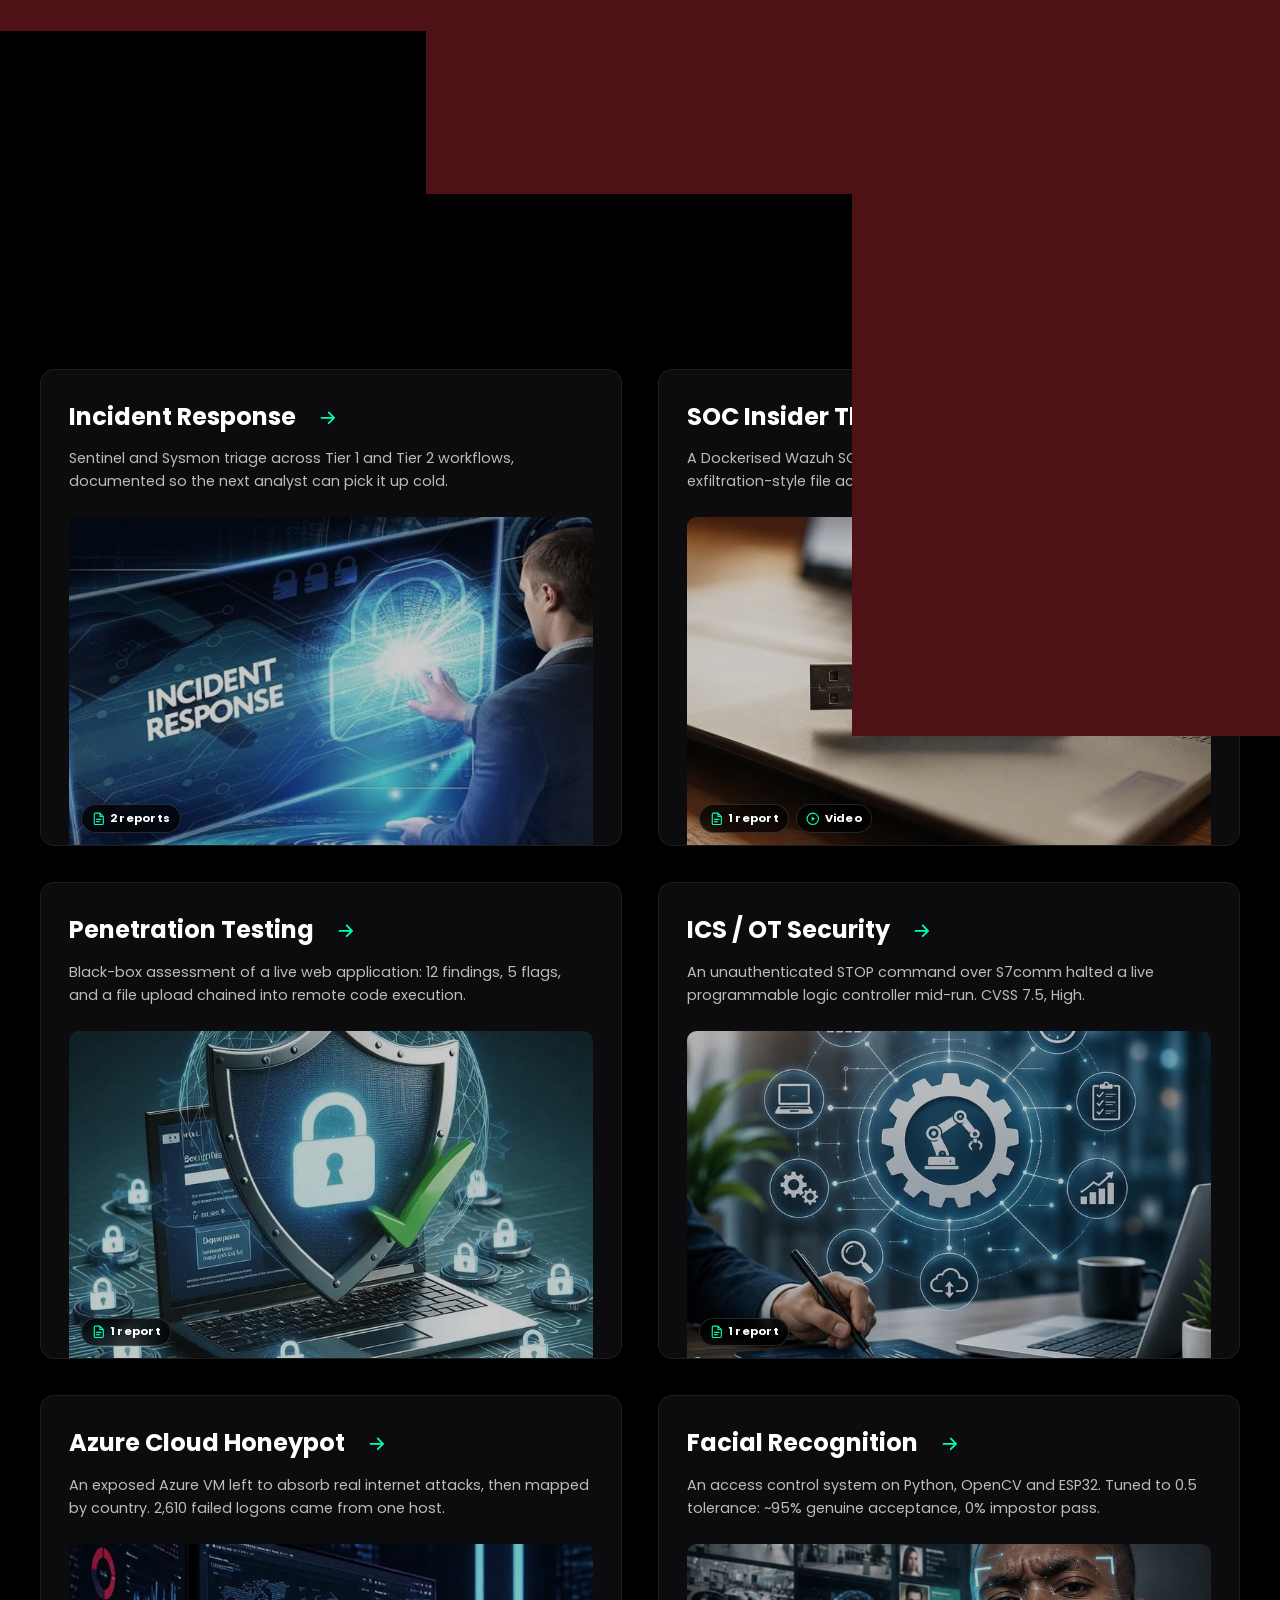
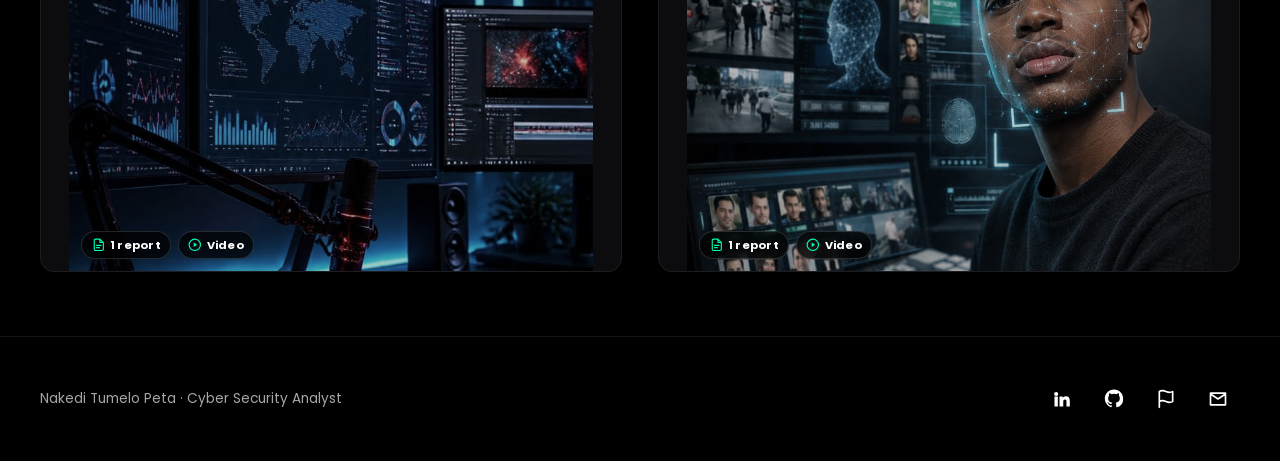
==== projects.html @ 26164455 "Replace portfolio with rebuilt multi-page site Rebuilds the portfolio as five pages (home, about, pr" ====
<!DOCTYPE html>
<html lang="en">
    <head>
        <meta charset="UTF-8">
        <meta name="viewport" content="width=device-width, initial-scale=1.0">
        <meta name="description" content="Security projects by Nakedi Tumelo Peta: SOC incident response, web application penetration testing, ICS/OT assessment, cloud honeypot analysis and facial recognition access control.">
        <link rel="stylesheet" href="assets/css/styles.css">
        <title>Projects | Nakedi Tumelo Peta</title>
    </head>
    <body>
        <!-- OVERLAY -->
        <div class="overlay first"></div>
        <div class="overlay second"></div>
        <div class="overlay third"></div>

        <!-- HEADER -->
        <header class="l-header">
            <nav class="nav bd-grid">
                <div>
                    <a href="index.html" class="nav__logo">Nakedi Peta</a>
                </div>

                <div class="nav__menu" id="nav-menu">
                    <ul class="nav__list">
                        <li class="nav__item"><a href="index.html#home" class="nav__link">Home</a></li>
                        <li class="nav__item"><a href="about.html" class="nav__link">About</a></li>
                        <li class="nav__item"><a href="projects.html" class="nav__link">Projects</a></li>
                        <li class="nav__item"><a href="certifications.html" class="nav__link">Certifications</a></li>
                        <li class="nav__item"><a href="assets/resume/Nakedi_Peta_CV_JuniorCyberAnalyst.pdf" class="nav__link" target="_blank" rel="noopener">CV</a></li>
                        <li class="nav__item"><a href="contact.html" class="nav__link">Contact</a></li>
                    </ul>
                </div>

                <div class="nav__toggle" id="nav-toggle">
                    <ion-icon name="menu"></ion-icon>
                </div>
            </nav>
        </header>

        <!-- PROJECTS -->
        <main>
            <section class="works" id="projects">
                <div class="bd-grid">
                    <h1 class="works__title">Recent Works</h1>
                    <p class="works__intro">
                        Five security engagements, each with the report it produced. Select a project to
                        read the documentation and watch the walkthrough where one exists.
                    </p>

                    <!-- Cards are rendered here by assets/js/projects.js -->
                    <div class="works__grid" id="works-grid"></div>
                </div>
            </section>
        </main>

        <!-- FOOTER -->
        <footer class="footer">
            <div class="bd-grid footer__inner">
                <p class="footer__text">Nakedi Tumelo Peta &middot; Cyber Security Analyst</p>
                <div class="footer__social">
                    <a href="https://www.linkedin.com/in/nakedi-tumelo-peta-30045b381" class="footer__link" target="_blank" rel="noopener noreferrer" title="LinkedIn" aria-label="LinkedIn profile">
                        <ion-icon name="logo-linkedin"></ion-icon>
                    </a>
                    <a href="https://github.com/naksMann" class="footer__link" target="_blank" rel="noopener noreferrer" title="GitHub" aria-label="GitHub profile">
                        <ion-icon name="logo-github"></ion-icon>
                    </a>
                    <a href="https://tryhackme.com/room/mwrcybersecvirtualintershipcapstone" class="footer__link" target="_blank" rel="noopener noreferrer" title="TryHackMe: MWR CyberSec capstone" aria-label="MWR CyberSec capstone room on TryHackMe">
                        <ion-icon name="flag"></ion-icon>
                    </a>
                    <a href="mailto:makgwatatumelo46@gmail.com" class="footer__link" title="Email" aria-label="Email me">
                        <ion-icon name="mail"></ion-icon>
                    </a>
                </div>
            </div>
        </footer>

        <!-- PROJECT MODAL -->
        <div class="modal" id="project-modal" hidden>
            <div class="modal__backdrop" data-close-modal></div>

            <div class="modal__panel" role="dialog" aria-modal="true" aria-labelledby="modal-title">
                <button class="modal__close" type="button" data-close-modal aria-label="Close project">
                    <ion-icon name="close"></ion-icon>
                </button>

                <div class="modal__scroll">
                    <span class="modal__subtitle" id="modal-subtitle"></span>
                    <h2 class="modal__title" id="modal-title"></h2>
                    <div class="modal__tags" id="modal-tags"></div>
                    <div class="modal__body" id="modal-body"></div>

                    <div class="modal__section" id="modal-video-section" hidden>
                        <h3 class="modal__section-title">Walkthrough</h3>
                        <div class="modal__video"><iframe id="modal-video" title="Project walkthrough video" allow="accelerometer; clipboard-write; encrypted-media; gyroscope; picture-in-picture" allowfullscreen></iframe></div>
                    </div>

                    <div class="modal__section" id="modal-docs-section">
                        <h3 class="modal__section-title">Documentation</h3>
                        <div class="modal__doc-tabs" id="modal-doc-tabs"></div>
                        <div class="modal__viewer">
                            <iframe id="modal-doc-frame" title="Project report"></iframe>
                        </div>
                        <a class="modal__doc-open" id="modal-doc-open" href="#" target="_blank" rel="noopener">
                            <ion-icon name="document-text"></ion-icon>
                            Open the full report
                        </a>
                    </div>
                </div>
            </div>
        </div>

        <!-- GSAP -->
        <script src="https://cdnjs.cloudflare.com/ajax/libs/gsap/3.2.4/gsap.min.js"></script>

        <!-- DATA + MAIN (icons are drawn inline by main.js) -->
        <script src="assets/js/projects.js"></script>
        <script src="assets/js/main.js"></script>
    </body>
</html>
---- assets/css/styles.css ----
@import url("https://fonts.googleapis.com/css2?family=Poppins:wght@400;700&display=swap");
/*----- VARIABLES CSS Y SASS -----*/
/*Varibles sass*/
/*Variables css*/
/*Colores*/
:root {
  --first-color: #4E1116;
  --black-color: #000;
  --white-color: #FFF;
  --scan-color: #00ffb3;
}

/*Fuente y tipografia*/
:root {
  --body-font: 'Poppins', sans-serif;
  --h1-font-size: 2.5rem;
  --h2-font-size: 1rem;
  --normal-font-size: 0.93rem;
  --small-font-size: 0.81rem;
}

@media screen and (min-width: 768px) {
  :root {
    --h1-font-size: 4.5rem;
    --h2-font-size: 2rem;
    --normal-font-size: 1rem;
    --small-font-size: 1.37rem;
  }
}

/*z index*/
:root {
  --z-back: -10;
  --z-normal: 1;
  --z-tooltip: 10;
  --z-fixed: 100;
  --z-modal: 1000;
}

/*----- ICONS -----*/
/* Icons are inline SVG injected by main.js. Sized in em so every existing
   font-size rule keeps controlling the icon exactly as it did before. */
ion-icon {
  display: inline-flex;
  align-items: center;
  justify-content: center;
  width: 1em;
  height: 1em;
  flex-shrink: 0;
}

ion-icon svg {
  width: 100%;
  height: 100%;
  display: block;
}

/*----- BASE -----*/
*, ::before, ::after {
  -webkit-box-sizing: border-box;
          box-sizing: border-box;
}

body {
  margin: 3rem 0 0 0;
  font-family: var(--body-font);
  background-color: var(--black-color);
  color: var(--white-color);
  font-weight: 700;
}

h1, h2 {
  margin: 0;
}

ul {
  margin: 0;
  padding: 0;
  list-style: none;
}

a {
  text-decoration: none;
}

img {
  max-width: 100%;
  height: auto;
}

/*----- LAYOUT -----*/
.bd-grid {
  max-width: 1200px;
  margin-left: 1rem;
  margin-right: 1rem;
}

.l-header {
  width: 100%;
  position: fixed;
  top: 0;
  left: 0;
  z-index: var(--z-fixed);
  background-color: var(--black-color);
}

/*----- PAGES -----*/
/*Nav*/
.nav {
  height: 3rem;
  display: -webkit-box;
  display: -ms-flexbox;
  display: flex;
  -webkit-box-pack: justify;
      -ms-flex-pack: justify;
          justify-content: space-between;
  -webkit-box-align: center;
      -ms-flex-align: center;
          align-items: center;
  font-weight: 700;
}

/* 767.98px, not 768px: the desktop block below is min-width 768px, so at
   exactly 768px both used to apply. That hid the hamburger while leaving the
   menu parked off-screen, making the nav unreachable at iPad portrait width. */
@media screen and (max-width: 767.98px) {
  .nav__menu {
    position: fixed;
    top: -100%;
    left: 0;
    background-image: -webkit-gradient(linear, left top, left bottom, from(var(--black-color)), to(var(--first-color)));
    background-image: linear-gradient(var(--black-color), var(--first-color));
    width: 100%;
    /* Was a fixed height: 45%. With six nav items the list needed more room
       than that on most phones, so the last links rendered outside the panel,
       and in landscape they fell off screen entirely. Size to the content and
       scroll only if the screen really is too short. */
    max-height: calc(100vh - 3rem);
    overflow-y: auto;
    padding: 1.5rem 1.5rem .5rem;
    border-radius: 0 0 1rem 1rem;
    -webkit-transition: .5s;
    transition: .5s;
  }
  .nav__item {
    margin-bottom: 1.5rem;
  }
}

.nav__list {
  text-align: center;
}

.nav__item {
  margin-bottom: 2rem;
}

.nav__link {
  color: var(--white-color);
}

.nav__link:hover,
.nav__link.active-link {
  position: relative;
}

.nav__link:hover::after,
.nav__link.active-link::after {
  position: absolute;
  content: '';
  width: 1.5rem;
  height: 0.1875rem;
  left: 0.125rem;
  top: 2.125rem;
  background-color: var(--first-color);
}

/* Focus rings use --scan-color, not --first-color: the maroon only reaches
   1.42:1 against the black page, so a keyboard user could not see it. */
.nav__link:focus-visible,
.nav__logo:focus-visible {
  outline: 2px solid var(--scan-color);
  outline-offset: 3px;
  border-radius: .2rem;
}

.nav__logo {
  font-size: var(--normal-font-size);
  color: var(--white-color);
}

.nav__toggle {
  font-size: 1.5rem;
  cursor: pointer;
}

/*Aparecer menu*/
.show {
  top: 3rem;
}

/*Home*/
.l-main {
  /* min-height, not height: on a landscape phone the hero content is taller
     than the viewport, and a fixed height made it spill out of its own box.
     display:grid is what makes that work. A percentage height on .home cannot
     resolve against a min-height parent, so .home collapsed to its content and
     the hero stopped centring. As a grid container the row stretches to fill,
     giving .home a real height to centre within, while still growing when the
     content is taller than the screen. */
  display: grid;
  min-height: calc(100vh - 3rem);
  background-color: var(--black-color);
}

.home {
  display: -ms-grid;
  display: grid;
  -ms-grid-columns: 1fr;
      grid-template-columns: 1fr;
  -ms-grid-rows: max-content max-content;
      grid-template-rows: -webkit-max-content -webkit-max-content;
      grid-template-rows: max-content max-content;
  -ms-flex-line-pack: distribute;
      align-content: space-around;
  row-gap: 2.3rem;
  font-weight: 700;
}

.home__information {
  padding-left: 1.5rem;
  border-left: 5px solid var(--white-color);
  z-index: var(--z-tooltip);
}

.home__pressent {
  font-size: var(--small-font-size);
}

.home__title {
  font-size: var(--h1-font-size);
}

.home__skill {
  font-size: var(--h2-font-size);
}

/* Rotating specialisms under the role. System monospace, so it reads as a
   terminal without downloading another font. */
.home__focus {
  display: block;
  margin-top: .55rem;
  /* Reserve the line height so nothing shifts while the text types out. */
  min-height: 1.6em;
  font-family: ui-monospace, "Cascadia Mono", "Segoe UI Mono", "SF Mono", Menlo, Consolas, monospace;
  font-size: .95rem;
  font-weight: 400;
  letter-spacing: .02em;
  color: var(--scan-color);
}

.home__caret {
  display: inline-block;
  margin-left: .1em;
  -webkit-animation: caret-blink 1.1s steps(1) infinite;
          animation: caret-blink 1.1s steps(1) infinite;
}

@-webkit-keyframes caret-blink {
  0%, 49%   { opacity: 1; }
  50%, 100% { opacity: 0; }
}

@keyframes caret-blink {
  0%, 49%   { opacity: 1; }
  50%, 100% { opacity: 0; }
}

@media (prefers-reduced-motion: reduce) {
  .home__caret {
    -webkit-animation: none;
            animation: none;
    opacity: 1;
  }
}

.home__button {
  display: inline-block;
  margin-top: 1.5rem;
  font-size: .75rem;
  color: var(--white-color);
  padding: .625rem 1rem;
  border-radius: .25rem;
  background-image: -webkit-gradient(linear, left top, right top, from(var(--black-color)), to(var(--first-color)));
  background-image: linear-gradient(to right, var(--black-color), var(--first-color));
  -webkit-transition: -webkit-transform .3s, -webkit-box-shadow .3s;
  transition: transform .3s, box-shadow .3s, -webkit-transform .3s, -webkit-box-shadow .3s;
}

.home__button:hover,
.home__button:focus-visible {
  -webkit-transform: translateY(-2px);
      -ms-transform: translateY(-2px);
          transform: translateY(-2px);
  -webkit-box-shadow: 0 8px 20px -6px var(--first-color);
          box-shadow: 0 8px 20px -6px var(--first-color);
}

.home__img {
  position: absolute;
  right: 0;
  bottom: 0;
  width: 291px;
  z-index: var(--z-normal);
}

.home__social {
  position: relative;
  z-index: var(--z-tooltip);
  display: -webkit-box;
  display: -ms-flexbox;
  display: flex;
  -webkit-box-orient: vertical;
  -webkit-box-direction: normal;
      -ms-flex-direction: column;
          flex-direction: column;
  -webkit-box-align: start;
      -ms-flex-align: start;
          align-items: flex-start;
  padding-bottom: 1rem;
}

.home__social-link {
  display: -webkit-inline-box;
  display: -ms-inline-flexbox;
  display: inline-flex;
  -webkit-box-align: center;
      -ms-flex-align: center;
          align-items: center;
  -webkit-box-pack: center;
      -ms-flex-pack: center;
          justify-content: center;
  min-width: 44px;
  min-height: 44px;
  margin-bottom: .75rem;
  color: var(--white-color);
  -webkit-transition: color .3s;
  transition: color .3s;
}

.home__social-link:hover,
.home__social-link:focus-visible {
  color: var(--first-color);
}

.home__social-link:focus-visible {
  outline: 2px solid var(--scan-color);
  outline-offset: 3px;
}

.home__social-icon {
  font-size: 1.33rem;
  cursor: pointer;
}

.home__button:focus-visible {
  outline: 2px solid var(--scan-color);
  outline-offset: 3px;
}

/*About*/
.about {
  background-color: var(--black-color);
  padding: 4rem 0 3rem;
}

/*About as its own page (about.html) rather than a section of the landing page*/
.about--page {
  min-height: calc(100vh - 3rem);
  padding-top: 2rem;
}

.about__container {
  display: grid;
  grid-template-columns: 1fr;
  row-gap: 2.5rem;
}

.about__title {
  font-size: var(--h1-font-size);
  margin-bottom: 1rem;
}

.about__description {
  font-size: var(--normal-font-size);
  line-height: 1.6;
  color: var(--white-color);
  margin-bottom: 1.5rem;
  max-width: 32rem;
}

.about__button {
  display: inline-flex;
  align-items: center;
  min-height: 44px;
  padding: .75rem 1.75rem;
  border: 2px solid var(--first-color);
  border-radius: .5rem;
  color: var(--white-color);
  font-size: .85rem;
  letter-spacing: .05rem;
  -webkit-transition: background-color .3s, color .3s, -webkit-transform .3s, -webkit-box-shadow .3s;
  transition: background-color .3s, color .3s, transform .3s, box-shadow .3s, -webkit-transform .3s, -webkit-box-shadow .3s;
}

.about__button:hover,
.about__button:focus-visible {
  background-color: var(--first-color);
  outline: 2px solid var(--scan-color);
  outline-offset: 3px;
  -webkit-transform: translateY(-2px);
      -ms-transform: translateY(-2px);
          transform: translateY(-2px);
  -webkit-box-shadow: 0 8px 20px -6px var(--first-color);
          box-shadow: 0 8px 20px -6px var(--first-color);
}

.about__description + .about__description {
  margin-top: -.5rem;
}

.about__subtitle {
  font-size: var(--h2-font-size);
  margin-top: 2.5rem;
  margin-bottom: 1rem;
}

.about__skill-group {
  margin-bottom: 1.75rem;
}

.about__skill-label {
  margin: 0 0 .75rem;
  font-size: .8rem;
  text-transform: uppercase;
  letter-spacing: .08rem;
  color: var(--white-color);
  opacity: .7;
}

.about__skills {
  display: flex;
  flex-wrap: wrap;
  gap: .75rem;
}

.about__pill {
  display: inline-flex;
  align-items: center;
  min-height: 34px;
  padding: .45rem 1rem;
  border-radius: 999px;
  background-color: var(--first-color);
  color: var(--white-color);
  font-size: .8rem;
  font-weight: 700;
  white-space: nowrap;
}

.about__img-container {
  display: flex;
  justify-content: center;
  -ms-flex-item-align: center;
      -ms-grid-row-align: center;
      justify-self: center;
  width: 100%;
  max-width: 380px;
  position: relative;
  overflow: hidden;
  border-radius: 1.25rem;
}

.about__img-container::after {
  content: '';
  position: absolute;
  left: 0;
  right: 0;
  top: 0;
  height: 2px;
  background-color: var(--scan-color);
  -webkit-box-shadow: 0 0 8px 1px var(--scan-color), 0 0 16px 3px rgba(0, 255, 179, .6);
          box-shadow: 0 0 8px 1px var(--scan-color), 0 0 16px 3px rgba(0, 255, 179, .6);
  -webkit-animation: about-scan 3s linear infinite;
          animation: about-scan 3s linear infinite;
  pointer-events: none;
}

@-webkit-keyframes about-scan {
  0% { top: 0; }
  100% { top: calc(100% - 2px); }
}

@keyframes about-scan {
  0% { top: 0; }
  100% { top: calc(100% - 2px); }
}

@media (prefers-reduced-motion: reduce) {
  .about__img-container::after {
    -webkit-animation: none;
            animation: none;
    display: none;
  }
}

.about__img {
  width: 100%;
  max-width: 380px;
  aspect-ratio: 1 / 1;
  object-fit: contain;
  border-radius: 1.25rem;
  background-color: #0a0a0a;
  -webkit-box-shadow: 0 0 0 1px rgba(78, 17, 22, .6), 0 0 40px 6px rgba(78, 17, 22, .55);
          box-shadow: 0 0 0 1px rgba(78, 17, 22, .6), 0 0 40px 6px rgba(78, 17, 22, .55);
}

@media (prefers-reduced-motion: reduce) {
  .about__button,
  .home__button {
    -webkit-transition: none;
    transition: none;
  }
}

/*----- MEDIA QUERIES -----*/
@media screen and (min-width: 768px) {
  body {
    margin: 0;
  }
  .l-main {
    min-height: 100vh;
  }
  .nav {
    height: 4rem;
  }
  .nav__list {
    display: -webkit-box;
    display: -ms-flexbox;
    display: flex;
    padding-top: 0;
  }
  .nav__item {
    margin-left: 3rem;
    margin-bottom: 0;
  }
  .nav__toggle, .nav__close {
    display: none;
  }
  .nav__link {
    text-transform: initial;
  }
  .home {
    -ms-grid-rows: max-content 20px;
        grid-template-rows: -webkit-max-content 20px;
        grid-template-rows: max-content 20px;
    -ms-flex-line-pack: center;
        align-content: center;
    /* On a short landscape screen the hero is taller than the viewport, and
       plain centring overflows BOTH ends, sliding the first line up under the
       fixed header. "safe" falls back to start-alignment in that case.
       Browsers without support simply keep the plain centre above. */
        align-content: safe center;
  }
  .home__information {
    margin-top: 2rem;
  }
  .home__focus {
    font-size: 1.15rem;
    margin-top: .75rem;
  }
  .home__social {
    -webkit-box-orient: horizontal;
    -webkit-box-direction: normal;
        -ms-flex-direction: row;
            flex-direction: row;
    padding-top: 8rem;
    padding-bottom: 0;
  }
  .home__social-link {
    margin-right: 1.5rem;
    margin-bottom: 0;
  }
  .home__img {
    width: 553px;
    right: 5%;
  }
  .about__container {
    grid-template-columns: 1.2fr 1fr;
    -webkit-box-align: start;
        -ms-flex-align: start;
            align-items: start;
    -webkit-column-gap: 3rem;
       -moz-column-gap: 3rem;
            column-gap: 3rem;
  }
  .about__img,
  .about__img-container {
    max-width: 420px;
  }
  .about--page {
    min-height: 100vh;
    padding-top: 7rem;
  }
}

/* Short landscape screens at desktop width. The fixed header floats over the
   top 4rem of the page (body has no top margin above 768px), which is fine
   while the hero is centred in a tall viewport, but once the content is taller
   than the screen it start-aligns and slides under the header. Reserve the
   header's height only in that case, so the normal desktop hero is unchanged. */
@media screen and (min-width: 768px) and (max-height: 620px) {
  .l-main {
    padding-top: 4rem;
  }
}

@media screen and (min-width: 1200px) {
  .bd-grid {
    margin-left: auto;
    margin-right: auto;
  }
}

/*ANIMATE*/
.overlay {
  position: absolute;
  top: 0;
  left: 0;
  /* Three panels tile the viewport: 33.3% apart, 33.4% wide so they overlap
     slightly (no hairline seams) without spilling past the right edge. */
  width: 33.4%;
  height: 100%;
  z-index: var(--z-modal);
  /* Purely a decorative curtain. Without this it sits over the whole page and
     swallows every click until the intro animation has finished. */
  pointer-events: none;
}

.first {
  background-color: var(--first-color);
}

.second {
  background-color: var(--first-color);
  left: 33.3%;
}

.third {
  background-color: var(--first-color);
  left: 66.6%;
}

/*----- PROJECTS (projects.html) -----*/
.works {
  min-height: calc(100vh - 3rem);
  padding: 5rem 0 4rem;
  background-color: var(--black-color);
}

.works__title {
  font-size: clamp(1.6rem, 8.5vw, var(--h1-font-size));
  margin-bottom: 1rem;
  text-transform: uppercase;
  letter-spacing: .06em;
  text-align: center;
}

.works__intro {
  max-width: 34rem;
  margin: 0 auto 3.5rem;
  text-align: center;
  font-size: var(--normal-font-size);
  font-weight: 400;
  line-height: 1.6;
  opacity: .8;
}

.works__grid {
  display: grid;
  grid-template-columns: 1fr;
  gap: 2rem;
}

/* --- Card --- */
.work {
  opacity: 0;
  transform: translateY(28px);
  transition: opacity .7s ease, transform .7s cubic-bezier(.2, .7, .3, 1);
  /* Stagger each card off its index so the row cascades in. */
  transition-delay: calc(var(--work-index, 0) * 90ms);
}

.work.is-visible {
  opacity: 1;
  transform: none;
}

.work__button {
  position: relative;
  display: flex;
  flex-direction: column;
  width: 100%;
  height: 100%;
  padding: 1.75rem 1.5rem 0;
  text-align: left;
  font-family: inherit;
  color: var(--white-color);
  background-color: #0c0c0e;
  border: 1px solid rgba(255, 255, 255, .07);
  border-radius: .9rem;
  overflow: hidden;
  cursor: pointer;
  transition: transform .45s cubic-bezier(.2, .7, .3, 1),
              border-color .45s ease,
              box-shadow .45s ease,
              background-color .45s ease;
}

.work__head {
  display: flex;
  align-items: flex-start;
  justify-content: space-between;
  gap: 1rem;
  margin-bottom: .85rem;
}

.work__title {
  font-size: 1.3rem;
  font-weight: 700;
  line-height: 1.25;
}

.work__arrow {
  flex-shrink: 0;
  display: inline-flex;
  align-items: center;
  justify-content: center;
  width: 2rem;
  height: 2rem;
  font-size: 1.35rem;
  color: var(--scan-color);
  transition: transform .45s cubic-bezier(.2, .7, .3, 1);
}

.work__blurb {
  font-size: .9rem;
  font-weight: 400;
  line-height: 1.6;
  opacity: .72;
  margin-bottom: 1.5rem;
}

.work__media {
  position: relative;
  display: block;
  margin-top: auto;
  border-radius: .6rem .6rem 0 0;
  overflow: hidden;
  /* Thumbnails vary from 16:9 to 2:3, so a fixed box keeps the grid even. */
  aspect-ratio: 16 / 10;
  background-color: #050505;
}

.work__media img {
  width: 100%;
  height: 100%;
  object-fit: cover;
  display: block;
  filter: grayscale(.35) brightness(.8);
  transition: transform .6s cubic-bezier(.2, .7, .3, 1), filter .5s ease;
}

.work__badges {
  position: absolute;
  left: .75rem;
  bottom: .75rem;
  display: flex;
  flex-wrap: wrap;
  gap: .4rem;
}

.work__badge {
  display: inline-flex;
  align-items: center;
  gap: .3rem;
  padding: .3rem .6rem;
  border-radius: 999px;
  font-size: .7rem;
  font-weight: 700;
  letter-spacing: .02em;
  color: var(--white-color);
  background-color: rgba(0, 0, 0, .72);
  border: 1px solid rgba(255, 255, 255, .14);
  -webkit-backdrop-filter: blur(6px);
          backdrop-filter: blur(6px);
}

.work__badge ion-icon {
  font-size: .85rem;
  color: var(--scan-color);
}

/* The accent bar that sweeps in along the bottom edge on hover. */
.work__bar {
  position: absolute;
  left: 0;
  right: 0;
  bottom: 0;
  height: 3px;
  background-color: var(--scan-color);
  box-shadow: 0 0 10px 1px var(--scan-color);
  transform: scaleX(0);
  transform-origin: left center;
  transition: transform .5s cubic-bezier(.2, .7, .3, 1);
}

.work__button:hover,
.work__button:focus-visible {
  transform: translateY(-8px);
  background-color: #101014;
  border-color: rgba(0, 255, 179, .28);
  box-shadow: 0 18px 40px -12px rgba(0, 0, 0, .9),
              0 0 30px -6px rgba(0, 255, 179, .28);
  outline: none;
}

.work__button:focus-visible {
  border-color: var(--scan-color);
}

.work__button:hover .work__bar,
.work__button:focus-visible .work__bar {
  transform: scaleX(1);
}

.work__button:hover .work__media img,
.work__button:focus-visible .work__media img {
  transform: scale(1.07);
  filter: grayscale(0) brightness(1);
}

.work__button:hover .work__arrow,
.work__button:focus-visible .work__arrow {
  transform: translateX(6px);
}

/*----- PROJECT MODAL -----*/
body.modal-open {
  overflow: hidden;
}

.modal {
  position: fixed;
  inset: 0;
  z-index: var(--z-modal);
  display: flex;
  align-items: center;
  justify-content: center;
  padding: 1rem;
}

.modal[hidden] {
  display: none;
}

.modal__backdrop {
  position: absolute;
  inset: 0;
  background-color: rgba(0, 0, 0, .8);
  -webkit-backdrop-filter: blur(6px);
          backdrop-filter: blur(6px);
  opacity: 0;
  transition: opacity .25s ease;
}

.modal__panel {
  position: relative;
  width: 100%;
  max-width: 60rem;
  max-height: 92vh;
  display: flex;
  flex-direction: column;
  background-color: #0c0c0e;
  border: 1px solid rgba(0, 255, 179, .22);
  border-radius: 1rem;
  box-shadow: 0 30px 70px -20px rgba(0, 0, 0, .95);
  opacity: 0;
  transform: translateY(20px) scale(.98);
  transition: opacity .28s ease, transform .28s cubic-bezier(.2, .7, .3, 1);
}

.modal.is-open .modal__backdrop {
  opacity: 1;
}

.modal.is-open .modal__panel {
  opacity: 1;
  transform: none;
}

.modal__close {
  position: absolute;
  top: .75rem;
  right: .75rem;
  z-index: 2;
  display: inline-flex;
  align-items: center;
  justify-content: center;
  width: 44px;
  height: 44px;
  font-size: 1.5rem;
  color: var(--white-color);
  background-color: rgba(0, 0, 0, .6);
  border: 1px solid rgba(255, 255, 255, .14);
  border-radius: 50%;
  cursor: pointer;
  transition: color .3s, border-color .3s, transform .3s;
}

.modal__close:hover,
.modal__close:focus-visible {
  color: var(--scan-color);
  border-color: var(--scan-color);
  transform: rotate(90deg);
  outline: none;
}

.modal__scroll {
  overflow-y: auto;
  -webkit-overflow-scrolling: touch;
  padding: 2.5rem 1.5rem 2rem;
}

.modal__subtitle {
  display: block;
  font-size: .78rem;
  font-weight: 700;
  text-transform: uppercase;
  letter-spacing: .1em;
  color: var(--scan-color);
  margin-bottom: .5rem;
}

.modal__title {
  font-size: 1.9rem;
  margin-bottom: 1rem;
}

.modal__tags {
  display: flex;
  flex-wrap: wrap;
  gap: .5rem;
  margin-bottom: 1.5rem;
}

/* display:flex would otherwise beat the hidden attribute. */
.modal__tags[hidden] {
  display: none;
}

.modal__tag {
  padding: .35rem .8rem;
  border-radius: 999px;
  font-size: .72rem;
  font-weight: 700;
  color: var(--white-color);
  background-color: rgba(255, 255, 255, .06);
  border: 1px solid rgba(255, 255, 255, .12);
}

.modal__body p {
  font-size: .95rem;
  font-weight: 400;
  line-height: 1.7;
  opacity: .85;
  margin: 0 0 1rem;
}

.modal__section {
  margin-top: 2.25rem;
}

.modal__section[hidden] {
  display: none;
}

.modal__section-title {
  font-size: .78rem;
  font-weight: 700;
  text-transform: uppercase;
  letter-spacing: .1em;
  opacity: .6;
  margin: 0 0 .85rem;
}

.modal__video {
  position: relative;
  aspect-ratio: 16 / 9;
  border-radius: .6rem;
  overflow: hidden;
  background-color: #000;
}

.modal__video iframe {
  width: 100%;
  height: 100%;
  border: 0;
}

.modal__doc-tabs {
  display: flex;
  flex-wrap: wrap;
  gap: .5rem;
  margin-bottom: .85rem;
}

.modal__doc-tabs[hidden] {
  display: none;
}

.modal__doc-tab {
  padding: .55rem 1rem;
  font-family: inherit;
  font-size: .8rem;
  font-weight: 700;
  color: var(--white-color);
  background-color: rgba(255, 255, 255, .05);
  border: 1px solid rgba(255, 255, 255, .14);
  border-radius: .5rem;
  cursor: pointer;
  transition: background-color .3s, border-color .3s, color .3s;
}

.modal__doc-tab:hover,
.modal__doc-tab:focus-visible {
  border-color: var(--scan-color);
  outline: none;
}

.modal__doc-tab.is-active {
  color: var(--black-color);
  background-color: var(--scan-color);
  border-color: var(--scan-color);
}

.modal__viewer {
  border-radius: .6rem;
  overflow: hidden;
  background-color: #16161a;
  /* Mobile browsers mostly refuse to render a PDF in an iframe, so the
     embedded viewer is desktop-only and the link below is the fallback. */
  display: none;
}

.modal__viewer iframe {
  width: 100%;
  height: 60vh;
  min-height: 420px;
  border: 0;
  display: block;
}

/* On desktop this sits under the embedded viewer as a secondary action. On
   mobile, where the viewer is hidden, it becomes the only way in. */
.modal__doc-open {
  display: inline-flex;
  align-items: center;
  gap: .5rem;
  min-height: 44px;
  margin-top: .85rem;
  padding: .7rem 1.25rem;
  font-size: .85rem;
  font-weight: 700;
  color: var(--scan-color);
  border: 1px solid var(--scan-color);
  border-radius: .5rem;
  transition: background-color .3s, color .3s;
}

.modal__doc-open:hover,
.modal__doc-open:focus-visible {
  color: var(--black-color);
  background-color: var(--scan-color);
  outline: none;
}

/*----- CERTIFICATIONS (certifications.html) -----*/
.certs {
  min-height: calc(100vh - 3rem);
  padding: 5rem 0 4rem;
  background-color: var(--black-color);
}

.certs__title {
  /* "CERTIFICATIONS" is one unbreakable word: at the fixed --h1-font-size it
     overflows a 375px screen and scrolls the whole page sideways. */
  font-size: clamp(1.6rem, 8.5vw, var(--h1-font-size));
  margin-bottom: 1rem;
  text-transform: uppercase;
  letter-spacing: .06em;
  text-align: center;
}

.certs__intro {
  max-width: 34rem;
  margin: 0 auto 3.5rem;
  text-align: center;
  font-size: var(--normal-font-size);
  font-weight: 400;
  line-height: 1.6;
  opacity: .8;
}

.certs__grid {
  display: grid;
  grid-template-columns: 1fr;
  gap: 1.5rem;
}

.cert {
  opacity: 0;
  transform: translateY(26px);
  transition: opacity .7s ease, transform .7s cubic-bezier(.2, .7, .3, 1);
  transition-delay: calc(var(--cert-index, 0) * 80ms);
}

.cert.is-visible {
  opacity: 1;
  transform: none;
}

.cert__inner {
  position: relative;
  display: flex;
  flex-direction: column;
  align-items: flex-start;
  width: 100%;
  height: 100%;
  padding: 1.75rem 1.5rem;
  overflow: hidden;
  text-align: left;
  font-family: inherit;
  color: var(--white-color);
  background-color: #0c0c0e;
  border: 1px solid rgba(255, 255, 255, .07);
  border-radius: .9rem;
  transition: transform .45s cubic-bezier(.2, .7, .3, 1),
              border-color .45s ease,
              box-shadow .45s ease,
              background-color .45s ease;
}

.cert__button {
  cursor: pointer;
}

/* Light sweeping across the card on hover. */
.cert__shine {
  position: absolute;
  top: 0;
  left: -120%;
  width: 55%;
  height: 100%;
  background-image: linear-gradient(105deg, transparent, rgba(0, 255, 179, .13), transparent);
  transform: skewX(-18deg);
  transition: left .8s ease;
  pointer-events: none;
}

.cert__icon {
  display: inline-flex;
  align-items: center;
  justify-content: center;
  width: 3.4rem;
  height: 3.4rem;
  margin-bottom: 1.1rem;
  font-size: 1.7rem;
  color: var(--scan-color);
  background-color: rgba(0, 255, 179, .07);
  border: 1px solid rgba(0, 255, 179, .22);
  border-radius: 50%;
  transition: transform .5s cubic-bezier(.2, .7, .3, 1),
              box-shadow .5s ease,
              background-color .5s ease;
}

.cert__title {
  font-size: 1.05rem;
  font-weight: 700;
  line-height: 1.35;
  margin-bottom: .3rem;
}

.cert__issuer {
  font-size: .82rem;
  font-weight: 400;
  opacity: .62;
  margin-bottom: 1.25rem;
}

.cert__status {
  display: inline-flex;
  align-items: center;
  gap: .45rem;
  margin-top: auto;
  font-size: .78rem;
  font-weight: 700;
  letter-spacing: .04em;
  color: var(--scan-color);
}

.cert__status ion-icon {
  font-size: .95rem;
  transition: transform .45s cubic-bezier(.2, .7, .3, 1);
}

/* --- Earned card hover --- */
.cert__button:hover,
.cert__button:focus-visible {
  transform: translateY(-8px);
  background-color: #101014;
  border-color: rgba(0, 255, 179, .3);
  box-shadow: 0 18px 40px -12px rgba(0, 0, 0, .9),
              0 0 30px -6px rgba(0, 255, 179, .3);
  outline: none;
}

.cert__button:focus-visible {
  border-color: var(--scan-color);
}

.cert__button:hover .cert__shine,
.cert__button:focus-visible .cert__shine {
  left: 135%;
}

.cert__button:hover .cert__icon,
.cert__button:focus-visible .cert__icon {
  transform: translateY(-4px) scale(1.08) rotate(-6deg);
  background-color: rgba(0, 255, 179, .16);
  box-shadow: 0 0 0 6px rgba(0, 255, 179, .05),
              0 0 24px -2px rgba(0, 255, 179, .5);
}

.cert__button:hover .cert__status ion-icon,
.cert__button:focus-visible .cert__status ion-icon {
  transform: translateX(5px);
}

/* --- In progress --- */
.cert--progress .cert__inner {
  border-style: dashed;
  border-color: rgba(240, 180, 41, .3);
  background-color: #0b0a08;
}

.cert--progress .cert__icon {
  color: #f0b429;
  background-color: rgba(240, 180, 41, .07);
  border-color: rgba(240, 180, 41, .28);
}

.cert--progress .cert__status {
  color: #f0b429;
}

.cert__pulse {
  width: .5rem;
  height: .5rem;
  border-radius: 50%;
  background-color: #f0b429;
  animation: cert-pulse 1.9s ease-in-out infinite;
}

@keyframes cert-pulse {
  0%, 100% { box-shadow: 0 0 0 0 rgba(240, 180, 41, .55); }
  50%      { box-shadow: 0 0 0 6px rgba(240, 180, 41, 0); }
}

.cert__track {
  display: block;
  width: 100%;
  height: 3px;
  margin-top: .9rem;
  border-radius: 999px;
  background-color: rgba(255, 255, 255, .08);
  overflow: hidden;
}

.cert__fill {
  display: block;
  width: 38%;
  height: 100%;
  border-radius: 999px;
  background-color: #f0b429;
  animation: cert-slide 2.6s ease-in-out infinite;
}

@keyframes cert-slide {
  0%   { transform: translateX(-110%); }
  100% { transform: translateX(275%); }
}

/*----- CONTACT (contact.html) -----*/
/* Visually hidden, still read by screen readers. The design calls for
   placeholder-only fields, which leaves the inputs unlabelled without this. */
.sr-only {
  position: absolute;
  width: 1px;
  height: 1px;
  padding: 0;
  margin: -1px;
  overflow: hidden;
  clip: rect(0, 0, 0, 0);
  white-space: nowrap;
  border: 0;
}

.contact {
  min-height: calc(100vh - 3rem);
  padding: 5rem 0 4rem;
  background-color: var(--black-color);
}

.contact__title {
  font-size: clamp(1.9rem, 9vw, var(--h1-font-size));
  margin-bottom: 3rem;
  text-align: center;
  color: var(--white-color);
}

.contact__container {
  display: grid;
  grid-template-columns: 1fr;
  gap: 3rem;
  align-items: start;
}

/* --- Details --- */
.contact__info {
  display: flex;
  flex-direction: column;
  gap: 1.5rem;
}

.contact__item {
  display: flex;
  align-items: center;
  gap: 1rem;
  margin: 0;
  font-size: .95rem;
  font-weight: 400;
  color: var(--white-color);
  transition: color .3s;
}

a.contact__item:hover,
a.contact__item:focus-visible {
  color: var(--scan-color);
  outline: none;
}

a.contact__item:focus-visible {
  outline: 2px solid var(--scan-color);
  outline-offset: 4px;
  border-radius: .25rem;
}

.contact__icon {
  flex-shrink: 0;
  display: inline-flex;
  align-items: center;
  justify-content: center;
  font-size: 1.25rem;
  color: var(--scan-color);
}

.contact__social {
  display: flex;
  gap: .5rem;
  margin-top: .5rem;
}

.contact__social-link {
  display: inline-flex;
  align-items: center;
  justify-content: center;
  min-width: 44px;
  min-height: 44px;
  font-size: 1.35rem;
  color: var(--white-color);
  border-radius: .5rem;
  transition: color .3s, transform .3s;
}

.contact__social-link:hover,
.contact__social-link:focus-visible {
  color: var(--scan-color);
  transform: translateY(-3px);
  outline: none;
}

.contact__social-link:focus-visible {
  outline: 2px solid var(--scan-color);
  outline-offset: 3px;
}

/* --- Form --- */
.contact__form {
  display: flex;
  flex-direction: column;
  gap: 1.25rem;
}

.contact__input {
  width: 100%;
  padding: 1.05rem 1.25rem;
  font-family: inherit;
  font-size: .95rem;
  font-weight: 400;
  color: var(--white-color);
  background-color: transparent;
  border: 1px solid var(--scan-color);
  border-radius: .5rem;
  transition: box-shadow .3s, border-color .3s, background-color .3s;
}

.contact__input::placeholder {
  color: rgba(255, 255, 255, .45);
  font-weight: 400;
}

.contact__input:hover {
  background-color: rgba(0, 255, 179, .03);
}

.contact__input:focus {
  outline: none;
  background-color: rgba(0, 255, 179, .05);
  box-shadow: 0 0 0 3px rgba(0, 255, 179, .18);
}

.contact__textarea {
  resize: vertical;
  min-height: 11rem;
}

/* Only flag a field once it has actually been submitted. */
.contact__input.is-invalid {
  border-color: #ff5a67;
  box-shadow: 0 0 0 3px rgba(255, 90, 103, .16);
}

/* Honeypot: must be invisible to people and to assistive tech, so that
   anything filling it in is a bot. */
.contact__botcheck {
  display: none !important;
}

.contact__status {
  margin: 0;
  font-size: .85rem;
  font-weight: 400;
  min-height: 1.2em;
  color: rgba(255, 255, 255, .75);
}

.contact__status.is-error {
  color: #ff5a67;
}

.contact__status.is-success {
  color: var(--scan-color);
  font-weight: 700;
}

.contact__submit:disabled {
  cursor: wait;
  opacity: .65;
  transform: none;
  box-shadow: none;
}

.contact__submit {
  align-self: center;
  min-height: 44px;
  margin-top: .5rem;
  padding: .85rem 2rem;
  font-family: inherit;
  font-size: .95rem;
  font-weight: 700;
  color: var(--black-color);
  background-color: var(--scan-color);
  border: 1px solid var(--scan-color);
  border-radius: .5rem;
  cursor: pointer;
  transition: transform .3s cubic-bezier(.2, .7, .3, 1), box-shadow .3s, filter .3s;
}

.contact__submit:hover,
.contact__submit:focus-visible {
  transform: translateY(-3px);
  filter: brightness(1.08);
  box-shadow: 0 12px 28px -10px rgba(0, 255, 179, .7);
  outline: none;
}

.contact__submit:focus-visible {
  outline: 2px solid var(--white-color);
  outline-offset: 3px;
}

/*----- FOOTER -----*/
.footer {
  padding: 2.5rem 0;
  background-color: var(--black-color);
  border-top: 1px solid rgba(255, 255, 255, .08);
}

.footer__inner {
  display: flex;
  flex-direction: column;
  align-items: center;
  gap: 1.25rem;
  text-align: center;
}

.footer__text {
  margin: 0;
  font-size: .85rem;
  font-weight: 400;
  opacity: .65;
}

.footer__social {
  display: flex;
  gap: .5rem;
}

.footer__link {
  display: inline-flex;
  align-items: center;
  justify-content: center;
  min-width: 44px;
  min-height: 44px;
  font-size: 1.25rem;
  color: var(--white-color);
  transition: color .3s;
}

.footer__link:hover,
.footer__link:focus-visible {
  color: var(--scan-color);
}

.footer__link:focus-visible {
  outline: 2px solid var(--scan-color);
  outline-offset: 3px;
}

@media screen and (min-width: 768px) {
  .works {
    min-height: 100vh;
    padding-top: 7rem;
  }
  .works__grid {
    grid-template-columns: repeat(2, 1fr);
    gap: 2.25rem;
  }
  .work__button {
    padding: 2rem 1.75rem 0;
  }
  .work__title {
    font-size: 1.5rem;
  }
  .modal__scroll {
    padding: 3rem 2.5rem 2.5rem;
  }
  .modal__title {
    font-size: 2.4rem;
  }
  .modal__viewer {
    display: block;
  }
  .certs {
    min-height: 100vh;
    padding-top: 7rem;
  }
  .certs__grid {
    grid-template-columns: repeat(auto-fit, minmax(15rem, 1fr));
    gap: 1.75rem;
  }
  .contact {
    min-height: 100vh;
    padding-top: 7rem;
  }
  .contact__container {
    grid-template-columns: 1fr 1.15fr;
    gap: 4rem;
  }
  .contact__info {
    padding-top: 1rem;
    gap: 1.75rem;
  }
  .footer__inner {
    flex-direction: row;
    justify-content: space-between;
    text-align: left;
  }
}

@media (prefers-reduced-motion: reduce) {
  .work,
  .work__button,
  .work__media img,
  .work__arrow,
  .work__bar,
  .modal__panel,
  .modal__backdrop,
  .modal__close,
  .cert,
  .cert__inner,
  .cert__icon,
  .cert__shine,
  .cert__status ion-icon {
    transition: none;
  }
  .work,
  .cert {
    opacity: 1;
    transform: none;
  }
  .work__button:hover,
  .cert__button:hover {
    transform: none;
  }
  .cert__button:hover .cert__icon {
    transform: none;
  }
  .cert__pulse,
  .cert__fill {
    animation: none;
  }
}
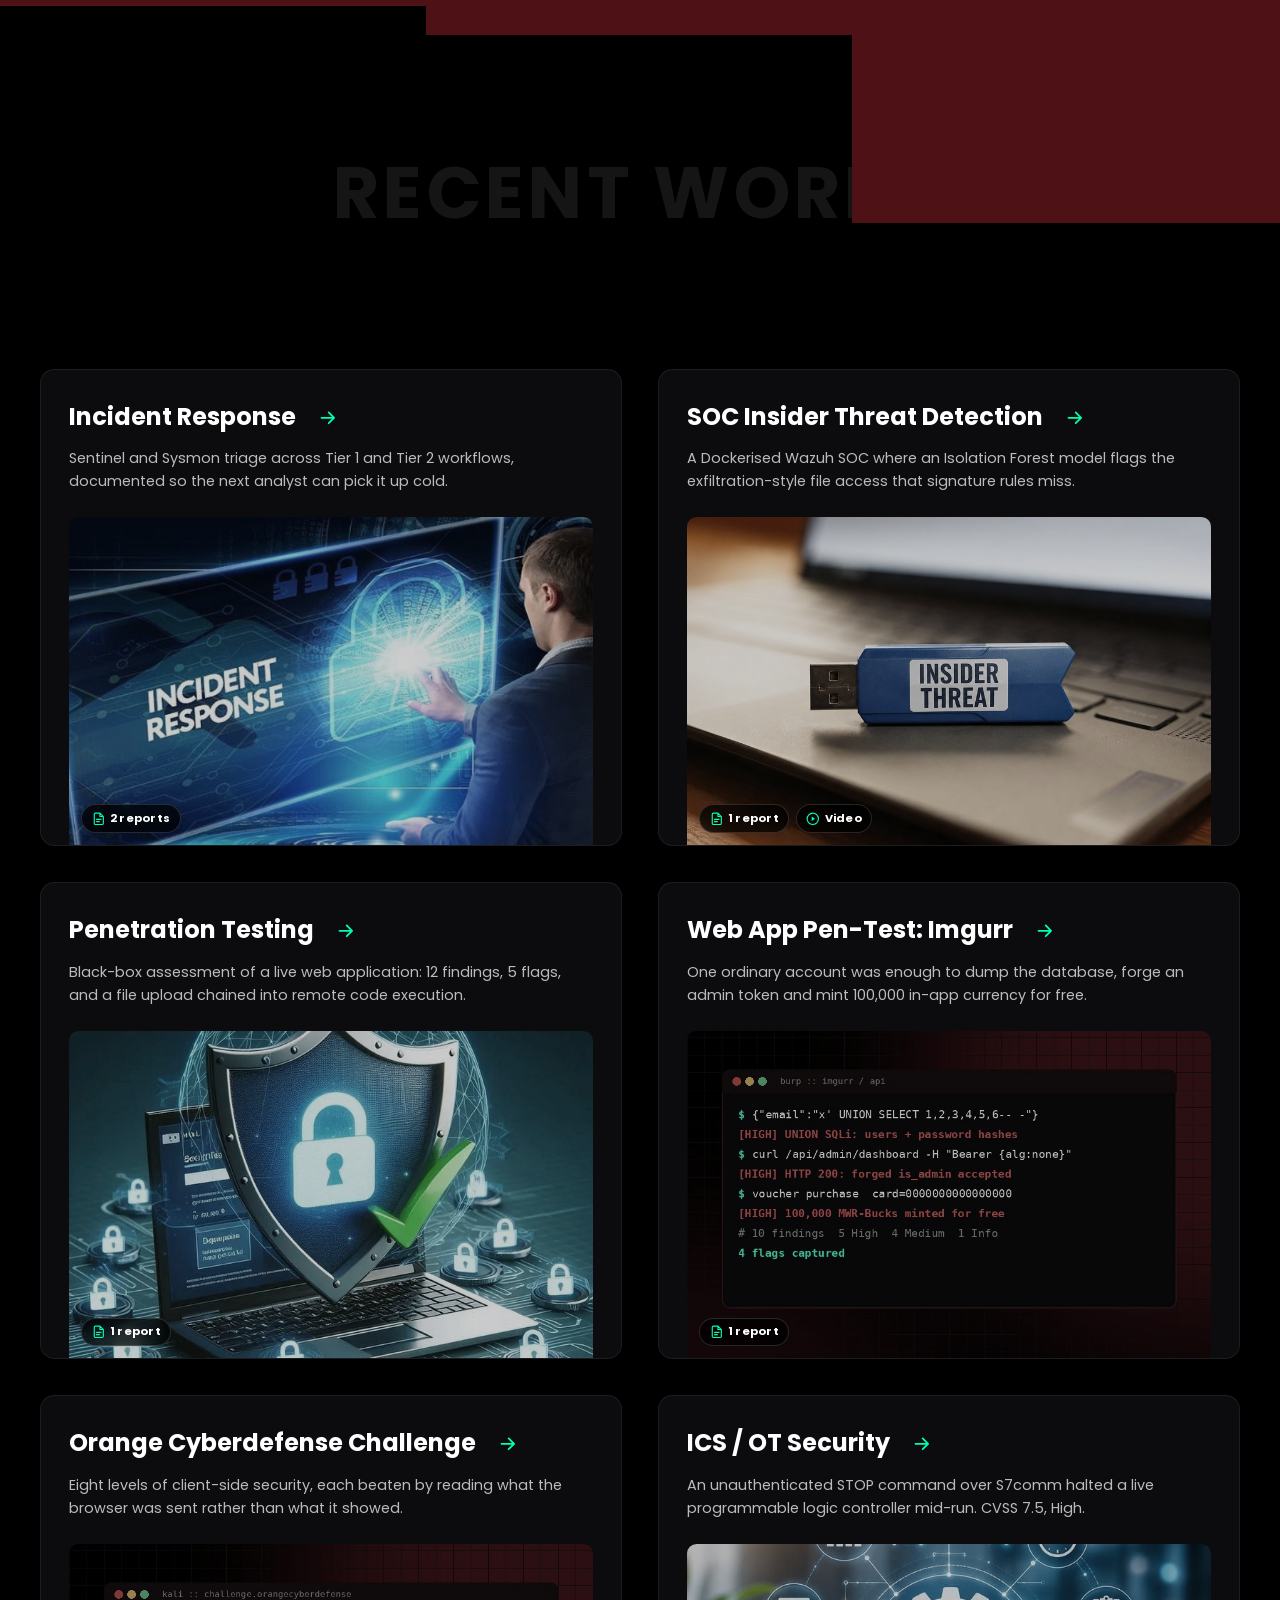
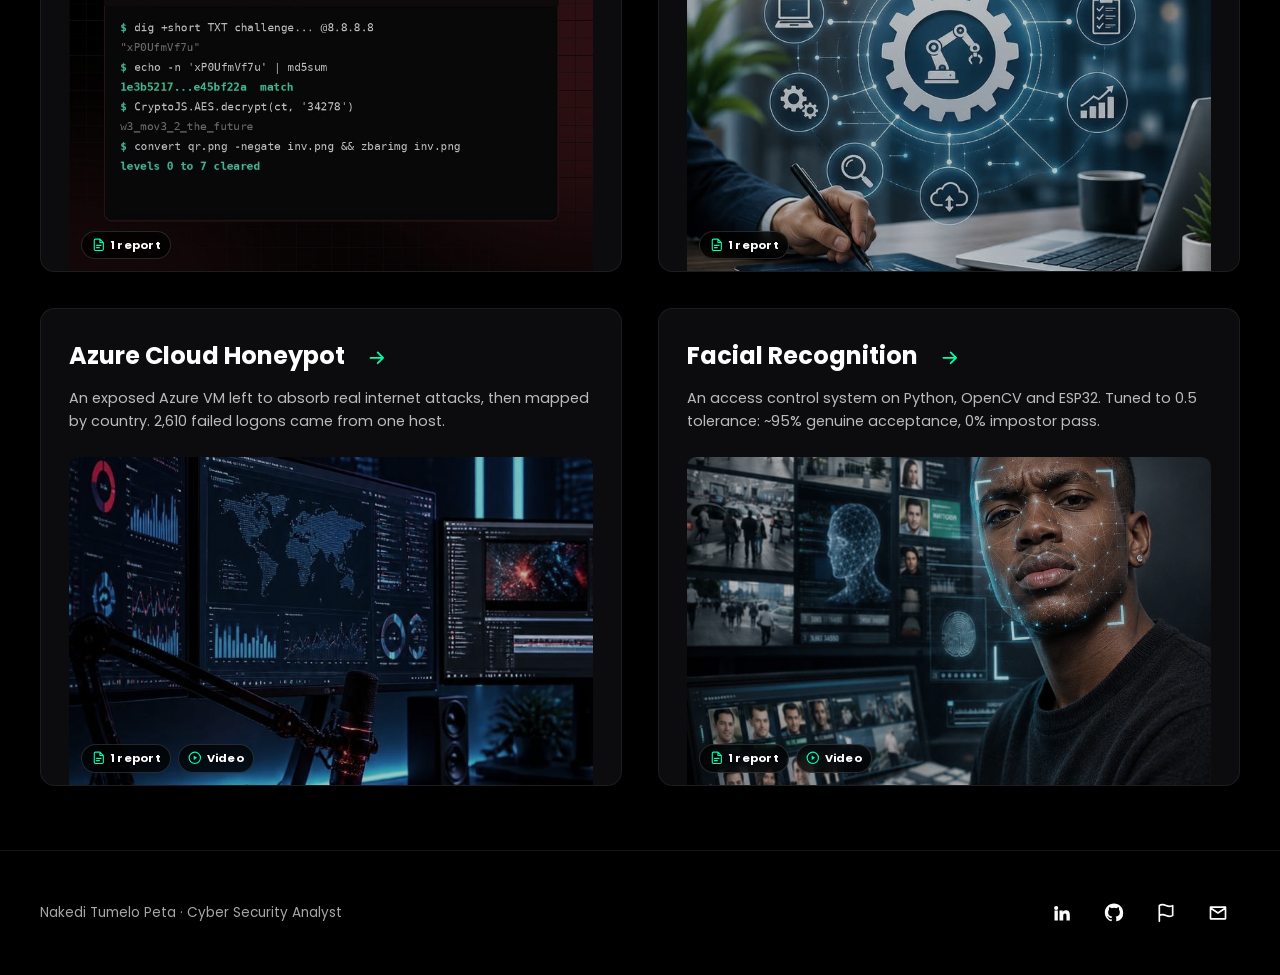
==== commit 11f50c7c: "Add Imgurr pen-test and Orange Cyberdefense challenge projects Two new project cards with reports an" ====
--- a/projects.html
+++ b/projects.html
@@ -3,7 +3,7 @@
     <head>
         <meta charset="UTF-8">
         <meta name="viewport" content="width=device-width, initial-scale=1.0">
-        <meta name="description" content="Security projects by Nakedi Tumelo Peta: SOC incident response, web application penetration testing, ICS/OT assessment, cloud honeypot analysis and facial recognition access control.">
+        <meta name="description" content="Security projects by Nakedi Tumelo Peta: SOC incident response, web application penetration testing, ICS/OT assessment, a web security CTF, cloud honeypot analysis and facial recognition access control.">
         <link rel="stylesheet" href="assets/css/styles.css">
         <title>Projects | Nakedi Tumelo Peta</title>
     </head>
@@ -43,7 +43,7 @@
                 <div class="bd-grid">
                     <h1 class="works__title">Recent Works</h1>
                     <p class="works__intro">
-                        Five security engagements, each with the report it produced. Select a project to
+                        Eight security engagements, each with the report it produced. Select a project to
                         read the documentation and watch the walkthrough where one exists.
                     </p>
 
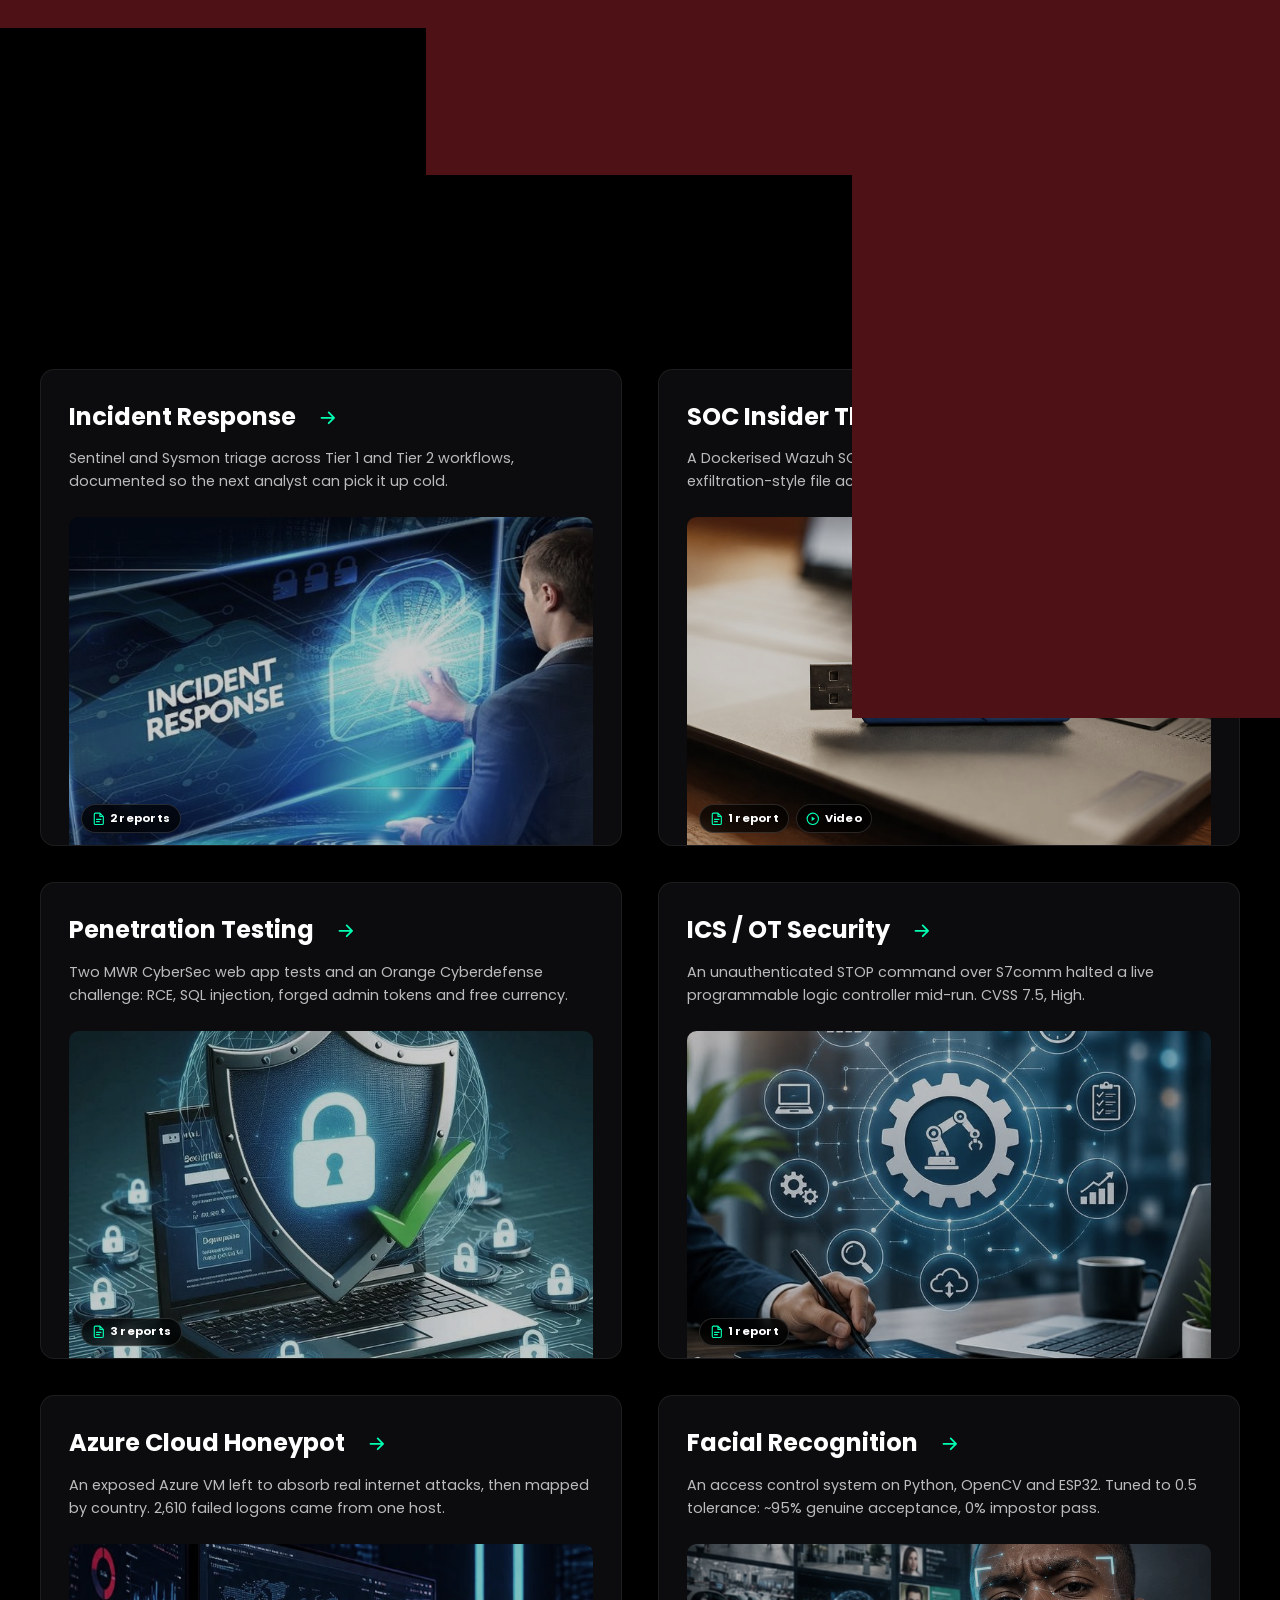
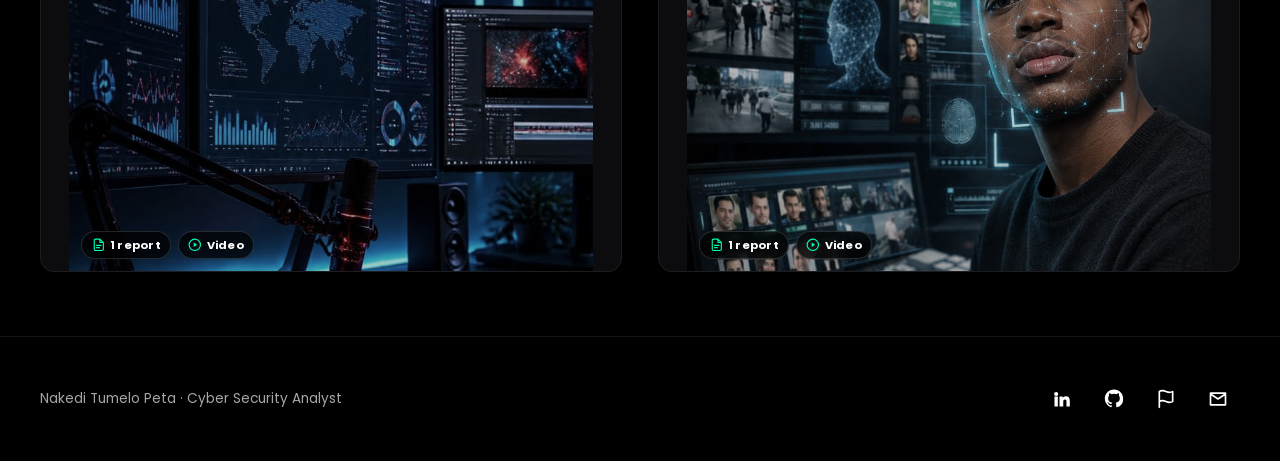
==== commit 87c87315: "Group Imgurr and Orange reports under Penetration Testing Folds the two separate cards into the Pene" ====
--- a/projects.html
+++ b/projects.html
@@ -43,7 +43,7 @@
                 <div class="bd-grid">
                     <h1 class="works__title">Recent Works</h1>
                     <p class="works__intro">
-                        Eight security engagements, each with the report it produced. Select a project to
+                        Six security engagements, each with the report it produced. Select a project to
                         read the documentation and watch the walkthrough where one exists.
                     </p>
 
